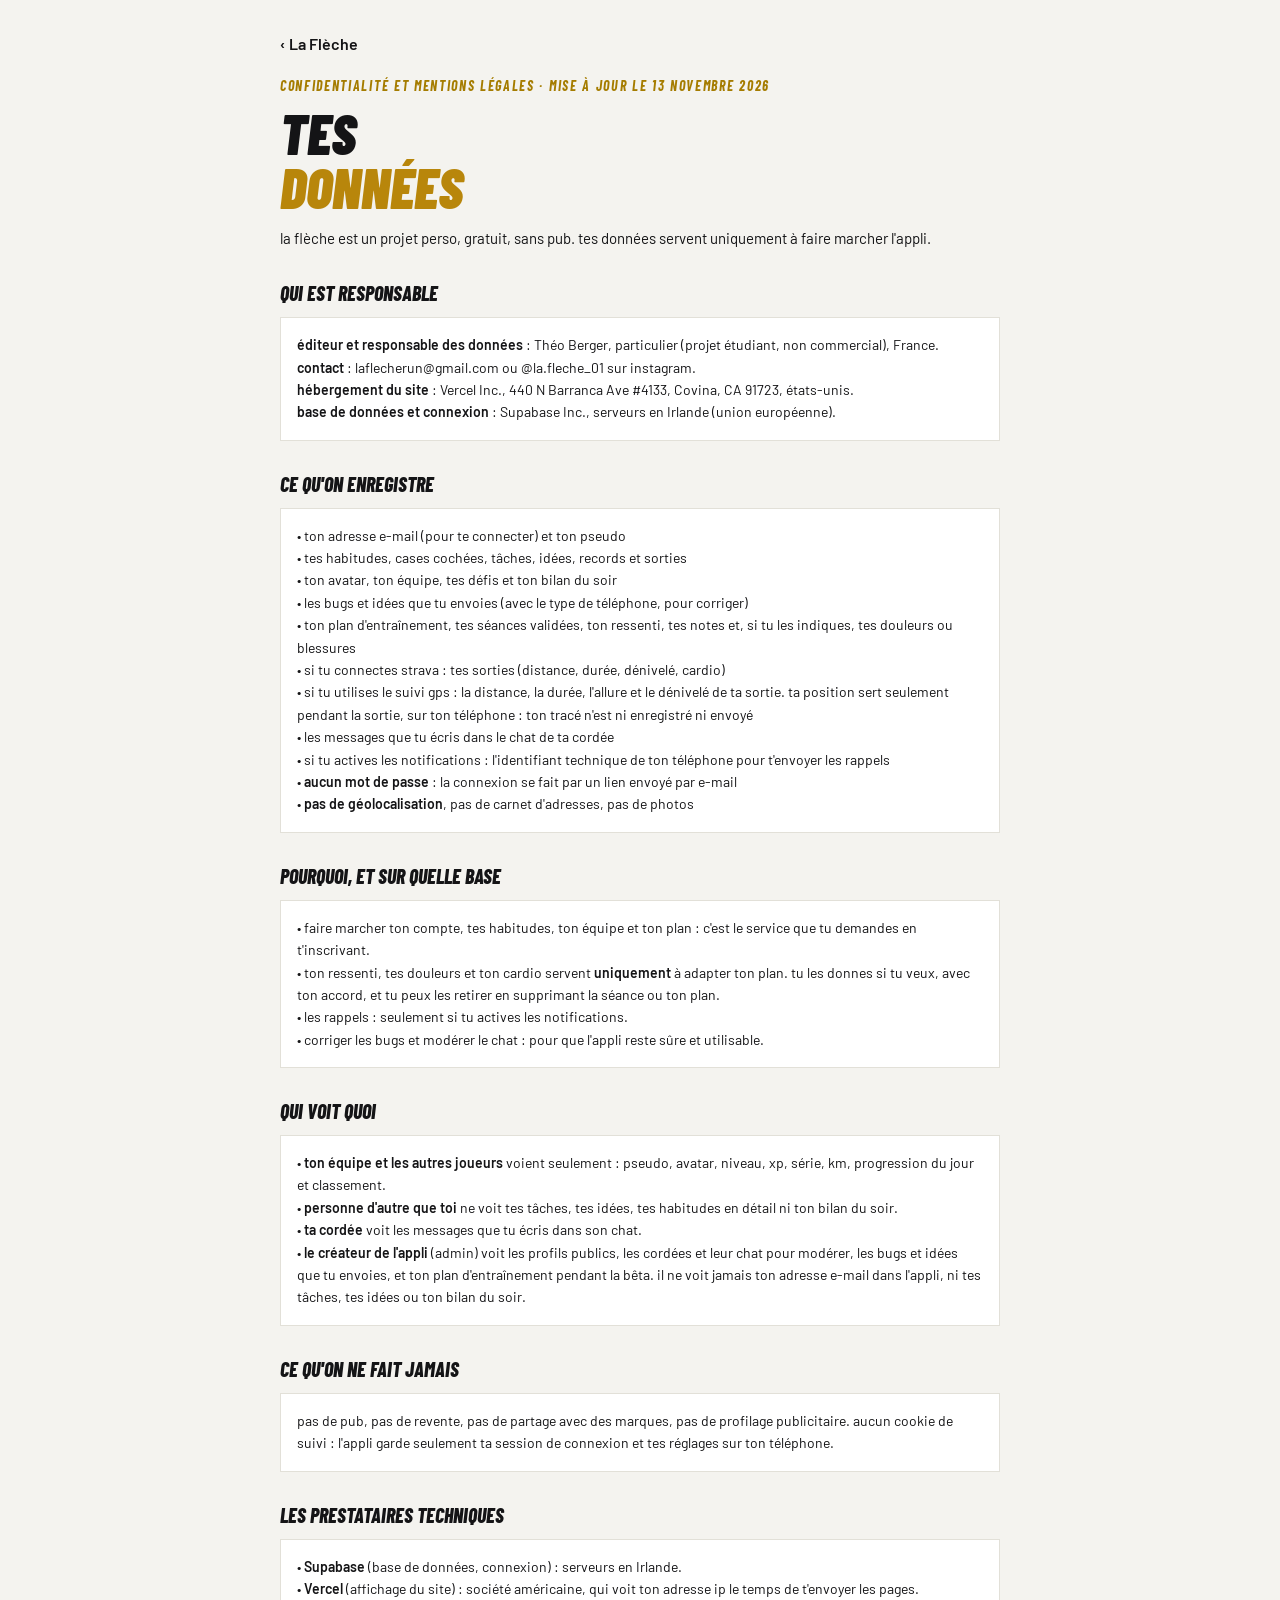
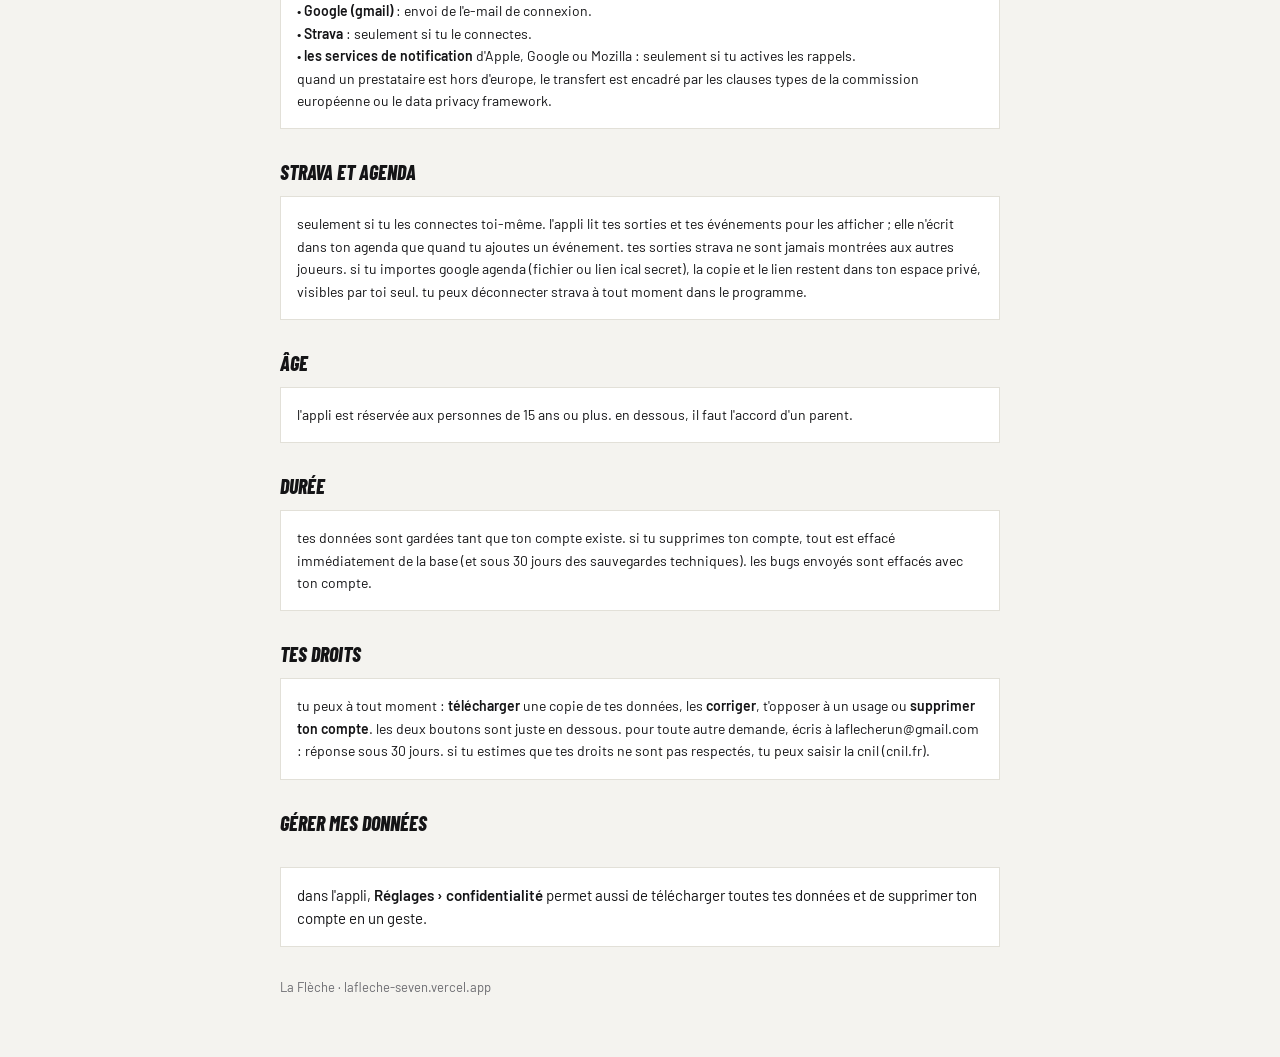
==== confidentialite.html @ 3385fdbb "Add files via upload" ====
<!DOCTYPE html><html lang="fr"><head><meta charset="utf-8"><meta name="viewport" content="width=device-width,initial-scale=1">
<title>La Flèche · confidentialité et mentions légales</title><link rel="stylesheet" href="fonts.css"><meta name="description" content="Politique de confidentialité et mentions légales de l'application La Flèche.">
<style>body{margin:0;background:#F4F3EF;color:#141416;font-family:Barlow,system-ui,sans-serif;line-height:1.55}main{max-width:720px;margin:0 auto;padding:32px 20px 60px}
.tag{font-family:'Barlow Condensed';font-style:italic;font-weight:700;letter-spacing:.12em;text-transform:uppercase;color:#a57c00;font-size:14px}
h1{font-family:'Barlow Condensed';font-style:italic;font-weight:900;text-transform:uppercase;font-size:56px;line-height:.95;margin:10px 0 14px}.g{color:#b8860b}
.section-label{display:block;font-family:'Barlow Condensed';font-style:italic;font-weight:800;text-transform:uppercase;font-size:20px;margin:28px 0 8px}
.set{background:#fff;border:1px solid #e2e0d8;padding:16px}.sub{margin:0;font-size:15px}a{color:#a57c00}
.back{display:inline-block;margin-bottom:18px;color:#141416;text-decoration:none;font-weight:600}
footer{margin-top:30px;font-size:13px;color:#6b6b70}</style></head><body><main>
<a class="back" href="/">‹ La Flèche</a>
<div class="tag">Confidentialité et mentions légales · mise à jour le 13 novembre 2026</div><h1>Tes<br><span class="g">données</span></h1>
  <p class="sub">la flèche est un projet perso, gratuit, sans pub. tes données servent uniquement à faire marcher l'appli.</p>
  <div class="section-label">qui est responsable</div><div class="set"><p class="sub" style="margin:0;font-size:14px;line-height:1.6"><b>éditeur et responsable des données</b> : Théo Berger, particulier (projet étudiant, non commercial), France.<br><b>contact</b> : laflecherun@gmail.com ou @la.fleche_01 sur instagram.<br><b>hébergement du site</b> : Vercel Inc., 440 N Barranca Ave #4133, Covina, CA 91723, états-unis.<br><b>base de données et connexion</b> : Supabase Inc., serveurs en Irlande (union européenne).</p></div>
  <div class="section-label">ce qu'on enregistre</div><div class="set"><p class="sub" style="margin:0;font-size:14px;line-height:1.6">• ton adresse e-mail (pour te connecter) et ton pseudo<br>• tes habitudes, cases cochées, tâches, idées, records et sorties<br>• ton avatar, ton équipe, tes défis et ton bilan du soir<br>• les bugs et idées que tu envoies (avec le type de téléphone, pour corriger)<br>• ton plan d'entraînement, tes séances validées, ton ressenti, tes notes et, si tu les indiques, tes douleurs ou blessures<br>• si tu connectes strava : tes sorties (distance, durée, dénivelé, cardio)<br>• si tu utilises le suivi gps : la distance, la durée, l'allure et le dénivelé de ta sortie. ta position sert seulement pendant la sortie, sur ton téléphone : ton tracé n'est ni enregistré ni envoyé<br>• les messages que tu écris dans le chat de ta cordée<br>• si tu actives les notifications : l'identifiant technique de ton téléphone pour t'envoyer les rappels<br>• <b>aucun mot de passe</b> : la connexion se fait par un lien envoyé par e-mail<br>• <b>pas de géolocalisation</b>, pas de carnet d'adresses, pas de photos</p></div>
  <div class="section-label">pourquoi, et sur quelle base</div><div class="set"><p class="sub" style="margin:0;font-size:14px;line-height:1.6">• faire marcher ton compte, tes habitudes, ton équipe et ton plan : c'est le service que tu demandes en t'inscrivant.<br>• ton ressenti, tes douleurs et ton cardio servent <b>uniquement</b> à adapter ton plan. tu les donnes si tu veux, avec ton accord, et tu peux les retirer en supprimant la séance ou ton plan.<br>• les rappels : seulement si tu actives les notifications.<br>• corriger les bugs et modérer le chat : pour que l'appli reste sûre et utilisable.</p></div>
  <div class="section-label">qui voit quoi</div><div class="set"><p class="sub" style="margin:0;font-size:14px;line-height:1.6">• <b>ton équipe et les autres joueurs</b> voient seulement : pseudo, avatar, niveau, xp, série, km, progression du jour et classement.<br>• <b>personne d'autre que toi</b> ne voit tes tâches, tes idées, tes habitudes en détail ni ton bilan du soir.<br>• <b>ta cordée</b> voit les messages que tu écris dans son chat.<br>• <b>le créateur de l'appli</b> (admin) voit les profils publics, les cordées et leur chat pour modérer, les bugs et idées que tu envoies, et ton plan d'entraînement pendant la bêta. il ne voit jamais ton adresse e-mail dans l'appli, ni tes tâches, tes idées ou ton bilan du soir.</p></div>
  <div class="section-label">ce qu'on ne fait jamais</div><div class="set"><p class="sub" style="margin:0;font-size:14px;line-height:1.6">pas de pub, pas de revente, pas de partage avec des marques, pas de profilage publicitaire. aucun cookie de suivi : l'appli garde seulement ta session de connexion et tes réglages sur ton téléphone.</p></div>
  <div class="section-label">les prestataires techniques</div><div class="set"><p class="sub" style="margin:0;font-size:14px;line-height:1.6">• <b>Supabase</b> (base de données, connexion) : serveurs en Irlande.<br>• <b>Vercel</b> (affichage du site) : société américaine, qui voit ton adresse ip le temps de t'envoyer les pages.<br>• <b>Google (gmail)</b> : envoi de l'e-mail de connexion.<br>• <b>Strava</b> : seulement si tu le connectes.<br>• <b>les services de notification</b> d'Apple, Google ou Mozilla : seulement si tu actives les rappels.<br>quand un prestataire est hors d'europe, le transfert est encadré par les clauses types de la commission européenne ou le data privacy framework.</p></div>
  <div class="section-label">strava et agenda</div><div class="set"><p class="sub" style="margin:0;font-size:14px;line-height:1.6">seulement si tu les connectes toi-même. l'appli lit tes sorties et tes événements pour les afficher ; elle n'écrit dans ton agenda que quand tu ajoutes un événement. tes sorties strava ne sont jamais montrées aux autres joueurs. si tu importes google agenda (fichier ou lien ical secret), la copie et le lien restent dans ton espace privé, visibles par toi seul. tu peux déconnecter strava à tout moment dans le programme.</p></div>
  <div class="section-label">âge</div><div class="set"><p class="sub" style="margin:0;font-size:14px;line-height:1.6">l'appli est réservée aux personnes de 15 ans ou plus. en dessous, il faut l'accord d'un parent.</p></div>
  <div class="section-label">durée</div><div class="set"><p class="sub" style="margin:0;font-size:14px;line-height:1.6">tes données sont gardées tant que ton compte existe. si tu supprimes ton compte, tout est effacé immédiatement de la base (et sous 30 jours des sauvegardes techniques). les bugs envoyés sont effacés avec ton compte.</p></div>
  <div class="section-label">tes droits</div><div class="set"><p class="sub" style="margin:0;font-size:14px;line-height:1.6">tu peux à tout moment : <b>télécharger</b> une copie de tes données, les <b>corriger</b>, t'opposer à un usage ou <b>supprimer ton compte</b>. les deux boutons sont juste en dessous. pour toute autre demande, écris à laflecherun@gmail.com : réponse sous 30 jours. si tu estimes que tes droits ne sont pas respectés, tu peux saisir la cnil (cnil.fr).</p></div>
  <div class="section-label">gérer mes données</div>
<div class="set" style="margin-top:28px"><p class="sub">dans l'appli, <b>Réglages › confidentialité</b> permet aussi de télécharger toutes tes données et de supprimer ton compte en un geste.</p></div>
<footer>La Flèche · lafleche-seven.vercel.app</footer></main></body></html>
---- fonts.css ----
@font-face{font-family:"Barlow Condensed";font-style:normal;font-weight:600;font-display:swap;src:url(font_bc_600.woff2) format("woff2")}
@font-face{font-family:"Barlow Condensed";font-style:italic;font-weight:600;font-display:swap;src:url(font_bc_600i.woff2) format("woff2")}
@font-face{font-family:"Barlow Condensed";font-style:normal;font-weight:700;font-display:swap;src:url(font_bc_700.woff2) format("woff2")}
@font-face{font-family:"Barlow Condensed";font-style:italic;font-weight:700;font-display:swap;src:url(font_bc_700i.woff2) format("woff2")}
@font-face{font-family:"Barlow Condensed";font-style:normal;font-weight:800;font-display:swap;src:url(font_bc_800.woff2) format("woff2")}
@font-face{font-family:"Barlow Condensed";font-style:italic;font-weight:800;font-display:swap;src:url(font_bc_800i.woff2) format("woff2")}
@font-face{font-family:"Barlow Condensed";font-style:italic;font-weight:900;font-display:swap;src:url(font_bc_900i.woff2) format("woff2")}
@font-face{font-family:"Barlow";font-style:normal;font-weight:300;font-display:swap;src:url(font_b_300.woff2) format("woff2")}
@font-face{font-family:"Barlow";font-style:normal;font-weight:400;font-display:swap;src:url(font_b_400.woff2) format("woff2")}
@font-face{font-family:"Barlow";font-style:normal;font-weight:500;font-display:swap;src:url(font_b_500.woff2) format("woff2")}
@font-face{font-family:"Barlow";font-style:normal;font-weight:600;font-display:swap;src:url(font_b_600.woff2) format("woff2")}
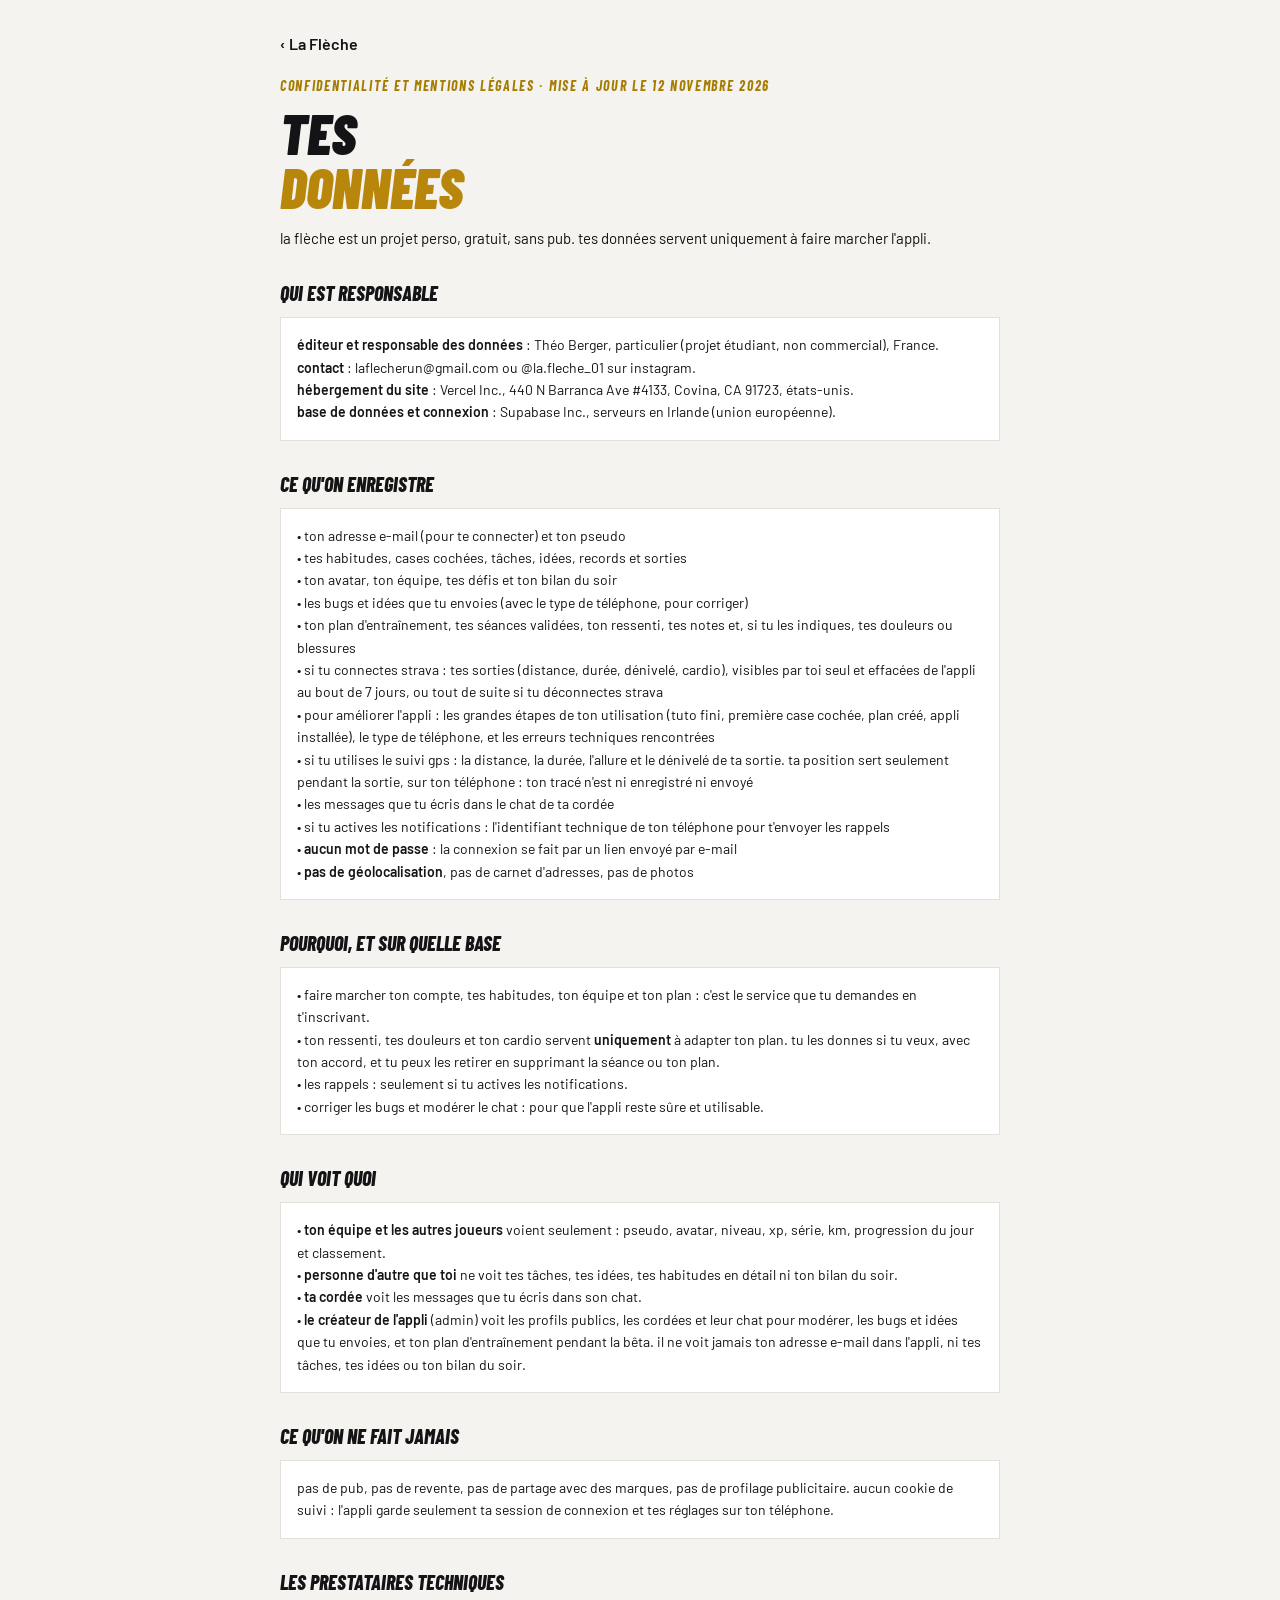
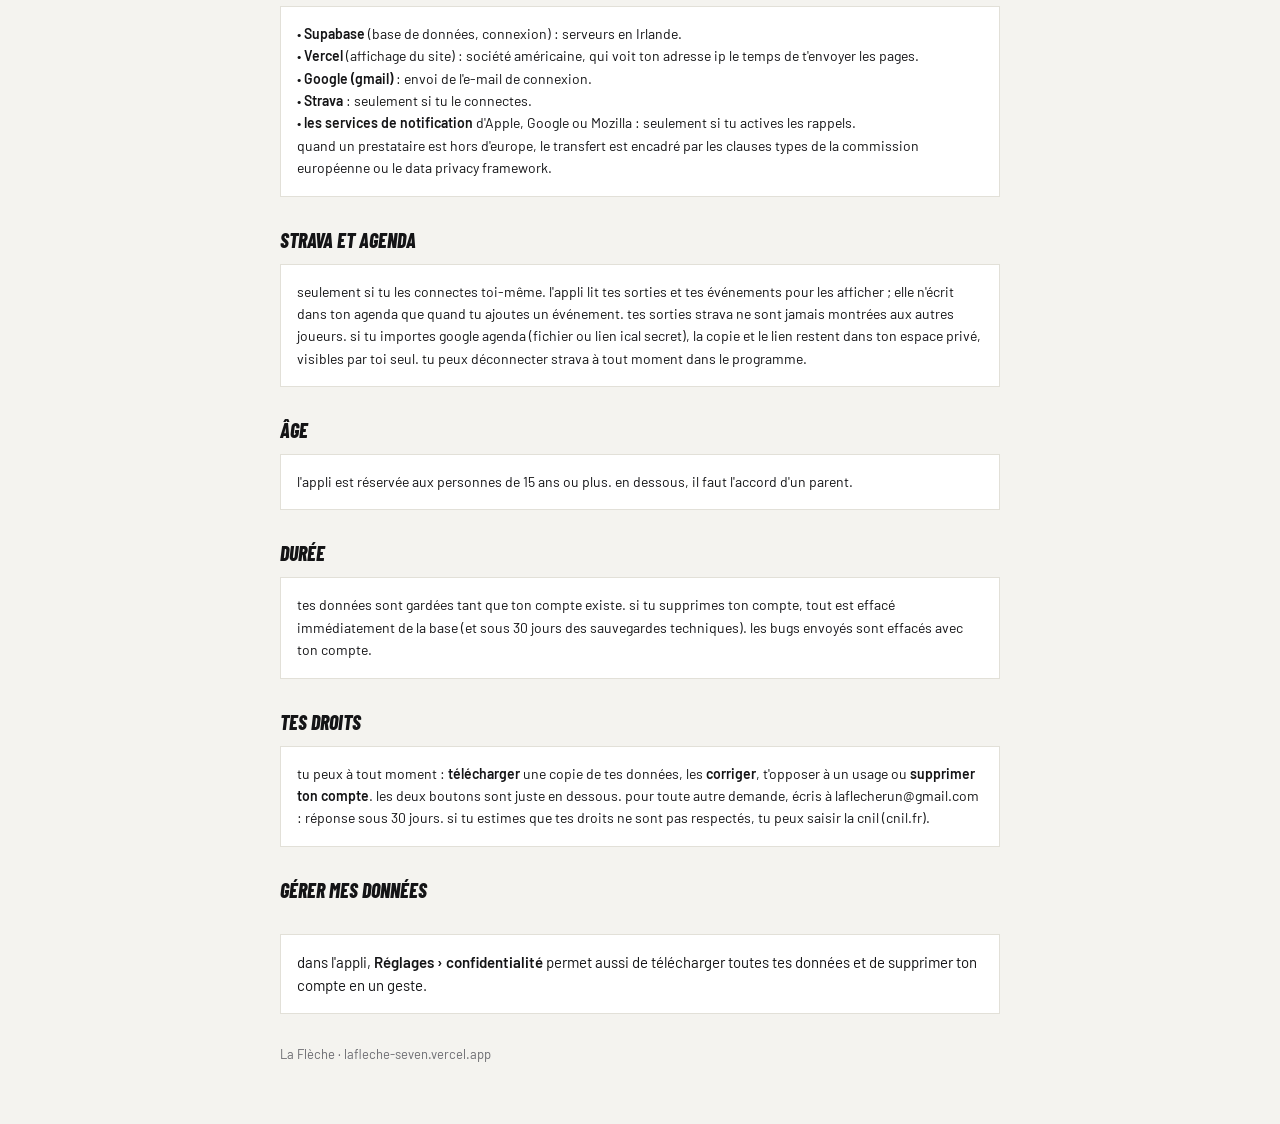
==== commit 87b51ce2: "Add files via upload" ====
--- a/confidentialite.html
+++ b/confidentialite.html
@@ -8,10 +8,10 @@
 .back{display:inline-block;margin-bottom:18px;color:#141416;text-decoration:none;font-weight:600}
 footer{margin-top:30px;font-size:13px;color:#6b6b70}</style></head><body><main>
 <a class="back" href="/">‹ La Flèche</a>
-<div class="tag">Confidentialité et mentions légales · mise à jour le 13 novembre 2026</div><h1>Tes<br><span class="g">données</span></h1>
+<div class="tag">Confidentialité et mentions légales · mise à jour le 12 novembre 2026</div><h1>Tes<br><span class="g">données</span></h1>
   <p class="sub">la flèche est un projet perso, gratuit, sans pub. tes données servent uniquement à faire marcher l'appli.</p>
   <div class="section-label">qui est responsable</div><div class="set"><p class="sub" style="margin:0;font-size:14px;line-height:1.6"><b>éditeur et responsable des données</b> : Théo Berger, particulier (projet étudiant, non commercial), France.<br><b>contact</b> : laflecherun@gmail.com ou @la.fleche_01 sur instagram.<br><b>hébergement du site</b> : Vercel Inc., 440 N Barranca Ave #4133, Covina, CA 91723, états-unis.<br><b>base de données et connexion</b> : Supabase Inc., serveurs en Irlande (union européenne).</p></div>
-  <div class="section-label">ce qu'on enregistre</div><div class="set"><p class="sub" style="margin:0;font-size:14px;line-height:1.6">• ton adresse e-mail (pour te connecter) et ton pseudo<br>• tes habitudes, cases cochées, tâches, idées, records et sorties<br>• ton avatar, ton équipe, tes défis et ton bilan du soir<br>• les bugs et idées que tu envoies (avec le type de téléphone, pour corriger)<br>• ton plan d'entraînement, tes séances validées, ton ressenti, tes notes et, si tu les indiques, tes douleurs ou blessures<br>• si tu connectes strava : tes sorties (distance, durée, dénivelé, cardio)<br>• si tu utilises le suivi gps : la distance, la durée, l'allure et le dénivelé de ta sortie. ta position sert seulement pendant la sortie, sur ton téléphone : ton tracé n'est ni enregistré ni envoyé<br>• les messages que tu écris dans le chat de ta cordée<br>• si tu actives les notifications : l'identifiant technique de ton téléphone pour t'envoyer les rappels<br>• <b>aucun mot de passe</b> : la connexion se fait par un lien envoyé par e-mail<br>• <b>pas de géolocalisation</b>, pas de carnet d'adresses, pas de photos</p></div>
+  <div class="section-label">ce qu'on enregistre</div><div class="set"><p class="sub" style="margin:0;font-size:14px;line-height:1.6">• ton adresse e-mail (pour te connecter) et ton pseudo<br>• tes habitudes, cases cochées, tâches, idées, records et sorties<br>• ton avatar, ton équipe, tes défis et ton bilan du soir<br>• les bugs et idées que tu envoies (avec le type de téléphone, pour corriger)<br>• ton plan d'entraînement, tes séances validées, ton ressenti, tes notes et, si tu les indiques, tes douleurs ou blessures<br>• si tu connectes strava : tes sorties (distance, durée, dénivelé, cardio), visibles par toi seul et effacées de l'appli au bout de 7 jours, ou tout de suite si tu déconnectes strava<br>• pour améliorer l'appli : les grandes étapes de ton utilisation (tuto fini, première case cochée, plan créé, appli installée), le type de téléphone, et les erreurs techniques rencontrées<br>• si tu utilises le suivi gps : la distance, la durée, l'allure et le dénivelé de ta sortie. ta position sert seulement pendant la sortie, sur ton téléphone : ton tracé n'est ni enregistré ni envoyé<br>• les messages que tu écris dans le chat de ta cordée<br>• si tu actives les notifications : l'identifiant technique de ton téléphone pour t'envoyer les rappels<br>• <b>aucun mot de passe</b> : la connexion se fait par un lien envoyé par e-mail<br>• <b>pas de géolocalisation</b>, pas de carnet d'adresses, pas de photos</p></div>
   <div class="section-label">pourquoi, et sur quelle base</div><div class="set"><p class="sub" style="margin:0;font-size:14px;line-height:1.6">• faire marcher ton compte, tes habitudes, ton équipe et ton plan : c'est le service que tu demandes en t'inscrivant.<br>• ton ressenti, tes douleurs et ton cardio servent <b>uniquement</b> à adapter ton plan. tu les donnes si tu veux, avec ton accord, et tu peux les retirer en supprimant la séance ou ton plan.<br>• les rappels : seulement si tu actives les notifications.<br>• corriger les bugs et modérer le chat : pour que l'appli reste sûre et utilisable.</p></div>
   <div class="section-label">qui voit quoi</div><div class="set"><p class="sub" style="margin:0;font-size:14px;line-height:1.6">• <b>ton équipe et les autres joueurs</b> voient seulement : pseudo, avatar, niveau, xp, série, km, progression du jour et classement.<br>• <b>personne d'autre que toi</b> ne voit tes tâches, tes idées, tes habitudes en détail ni ton bilan du soir.<br>• <b>ta cordée</b> voit les messages que tu écris dans son chat.<br>• <b>le créateur de l'appli</b> (admin) voit les profils publics, les cordées et leur chat pour modérer, les bugs et idées que tu envoies, et ton plan d'entraînement pendant la bêta. il ne voit jamais ton adresse e-mail dans l'appli, ni tes tâches, tes idées ou ton bilan du soir.</p></div>
   <div class="section-label">ce qu'on ne fait jamais</div><div class="set"><p class="sub" style="margin:0;font-size:14px;line-height:1.6">pas de pub, pas de revente, pas de partage avec des marques, pas de profilage publicitaire. aucun cookie de suivi : l'appli garde seulement ta session de connexion et tes réglages sur ton téléphone.</p></div>
